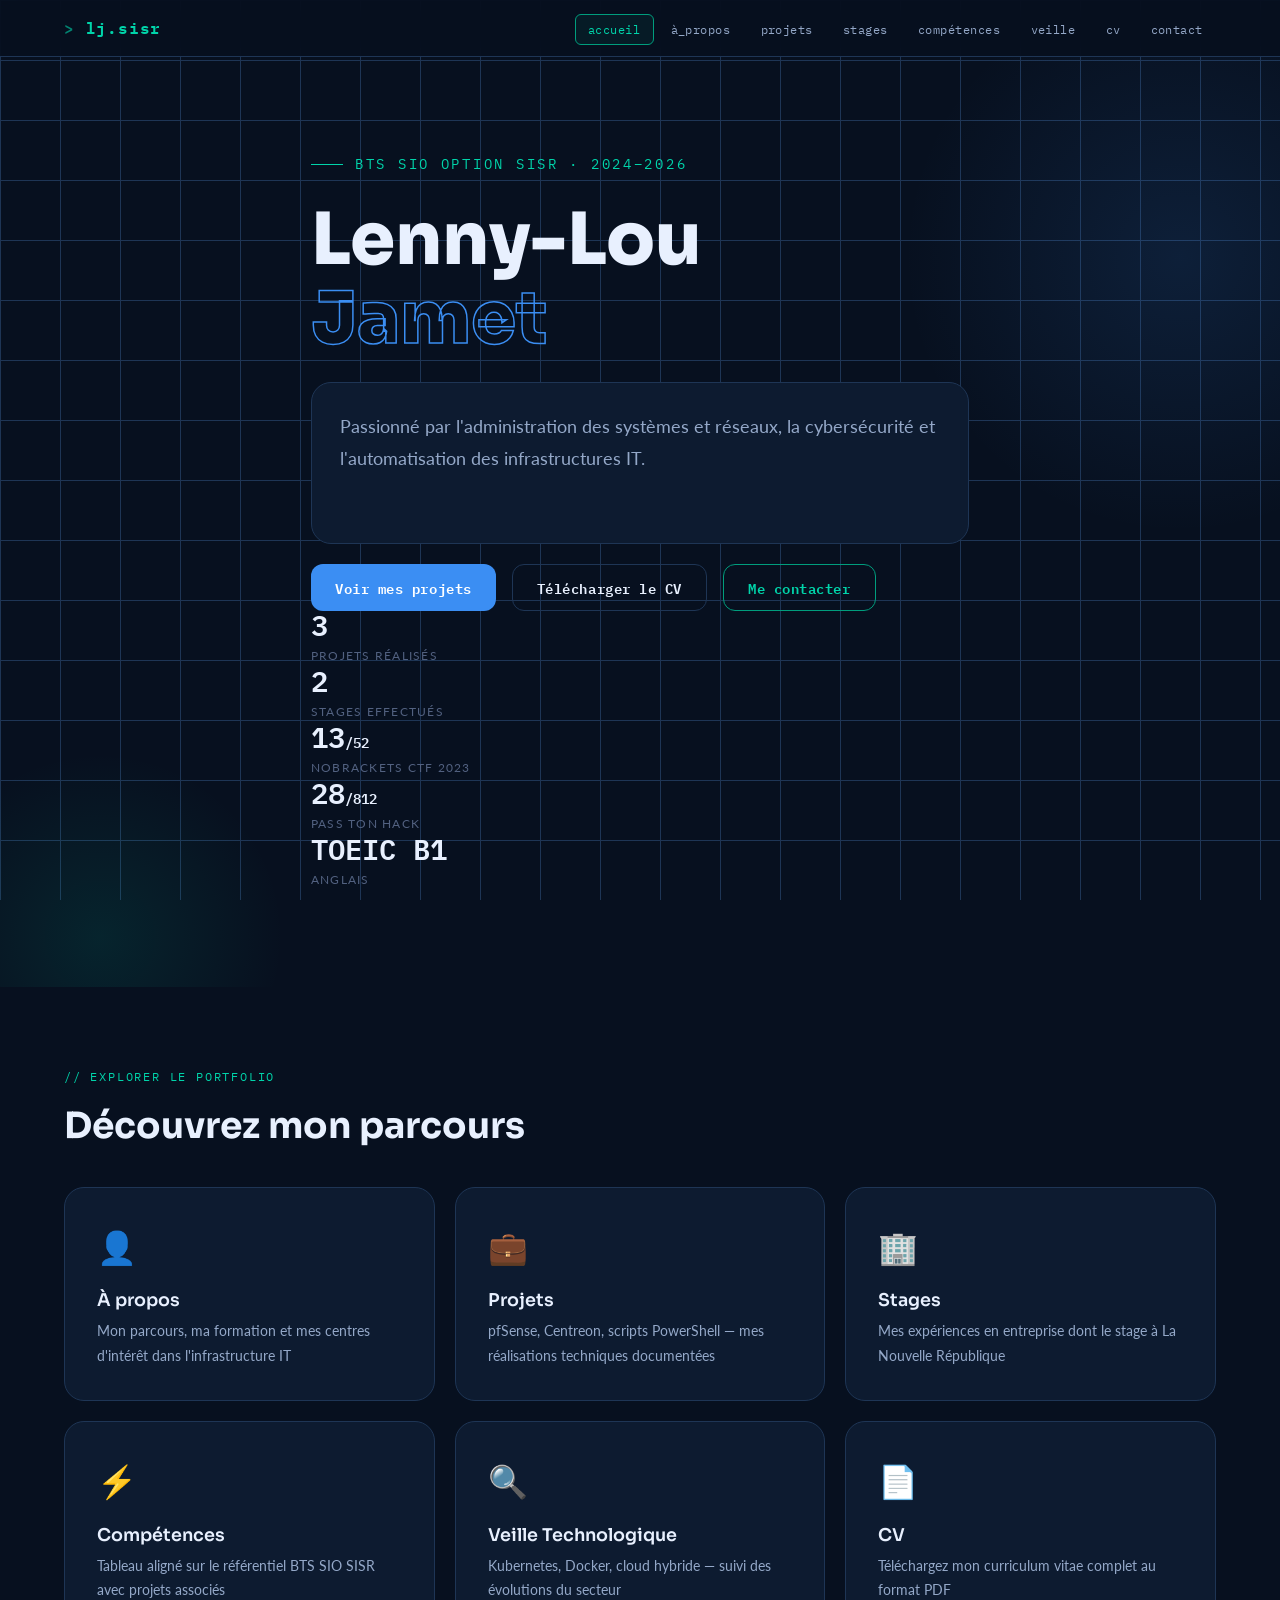
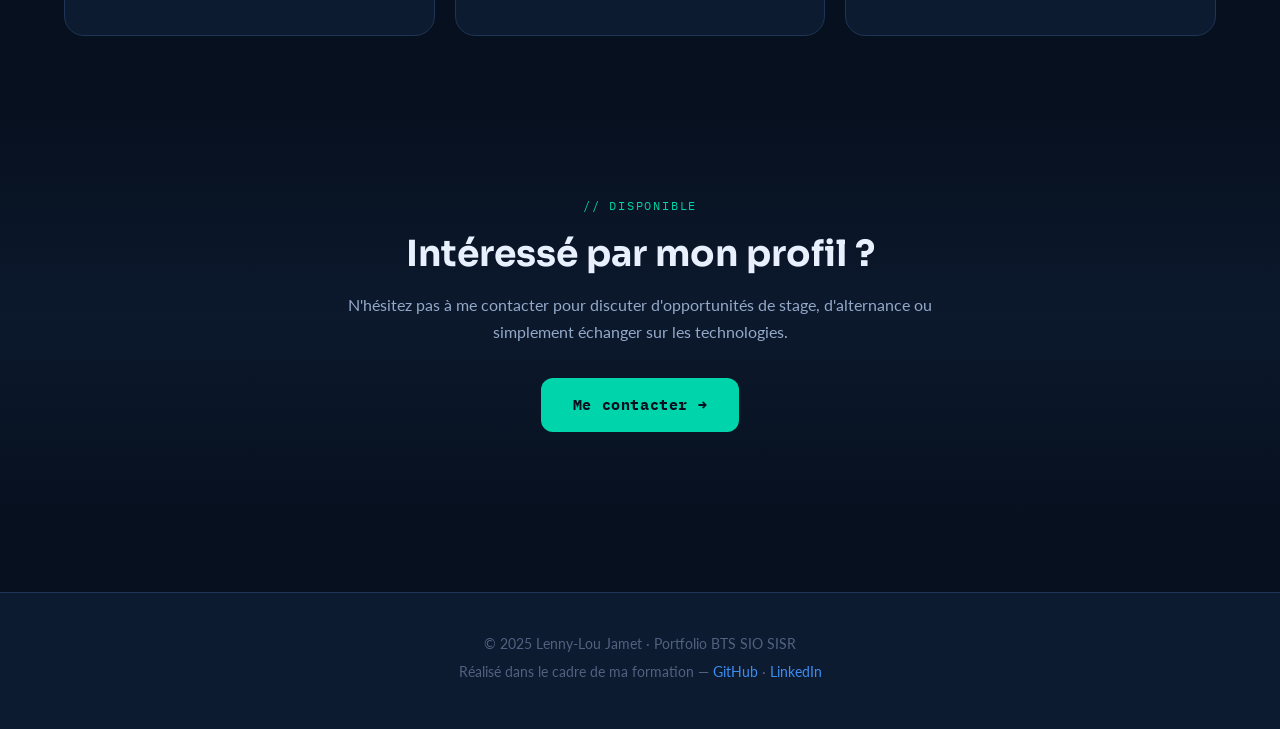
==== index.html @ e71108ba "Update index.html" ====
<!DOCTYPE html>
<html lang="fr">
<head>
  <meta charset="UTF-8">
  <meta name="viewport" content="width=device-width, initial-scale=1.0">
  <meta name="description" content="Portfolio BTS SIO SISR - Lenny-Lou Jamet, étudiant en administration systèmes et réseaux">
  <title>Accueil — Portfolio SISR · Lenny-Lou Jamet</title>
  <link rel="stylesheet" href="styles.css">
  <script src="script.js" defer></script>
</head>
<body>

<header>
  <nav class="navbar" role="navigation" aria-label="Navigation principale">
    <div class="container">
      <div class="nav-brand"><a href="index.html">lj.sisr</a></div>
      <button class="nav-toggle" aria-label="Menu" aria-expanded="false">
        <span></span><span></span><span></span>
      </button>
      <ul class="nav-menu">
        <li><a href="index.html" class="active">accueil</a></li>
        <li><a href="apropos.html">à_propos</a></li>
        <li><a href="projets.html">projets</a></li>
        <li><a href="stages.html">stages</a></li>
        <li><a href="competences.html">compétences</a></li>
        <li><a href="veille.html">veille</a></li>
        <li><a href="cv.html">cv</a></li>
        <li><a href="contact.html">contact</a></li>
      </ul>
    </div>
  </nav>
</header>

<main>

  <!-- HERO -->
  <section class="hero">
    <div class="container">
      <p class="hero-eyebrow">BTS SIO option SISR · 2024–2026</p>
      <h1>
        Lenny-Lou<br>
        <span class="outline">Jamet</span>
      </h1>
      <article class="veille-article">
      <p class="hero-description">
        Passionné par l'administration des systèmes et réseaux,
        la cybersécurité et l'automatisation des infrastructures IT.
      </p>
      </article>
      <div class="hero-actions">
        <a href="projets.html" class="btn btn-primary">Voir mes projets</a>
        <a href="cv.html" class="btn btn-secondary">Télécharger le CV</a>
        <a href="contact.html" class="btn btn-tertiary">Me contacter</a>
      </div>

        <div class="stat-item">
          <span class="stat-number">3</span>
          <span class="stat-label">Projets réalisés</span>
        </div>
        <div class="stat-item">
          <span class="stat-number">2</span>
          <span class="stat-label">Stages effectués</span>
        </div>
        <div class="stat-item">
          <span class="stat-number">13<small style="font-size:.9rem">/52</small></span>
          <span class="stat-label">NoBrackets CTF 2023</span>
        </div>
        <div class="stat-item">
          <span class="stat-number">28<small style="font-size:.9rem">/812</small></span>
          <span class="stat-label">Pass ton hack</span>
        </div>
        <div class="stat-item">
          <span class="stat-number">TOEIC B1</span>
          <span class="stat-label">Anglais</span>
        </div>
      </div>
  </section>

  <!-- PRÉSENTATION -->
  <section class="section">
    <div class="container">
      <span class="section-label">// Explorer le portfolio</span>
      <h2>Découvrez mon parcours</h2>
      <div class="home-grid">
        <a href="apropos.html" class="home-card">
          <span class="card-icon">👤</span>
          <h3>À propos</h3>
          <p>Mon parcours, ma formation et mes centres d'intérêt dans l'infrastructure IT</p>
        </a>
        <a href="projets.html" class="home-card">
          <span class="card-icon">💼</span>
          <h3>Projets</h3>
          <p>pfSense, Centreon, scripts PowerShell — mes réalisations techniques documentées</p>
        </a>
        <a href="stages.html" class="home-card">
          <span class="card-icon">🏢</span>
          <h3>Stages</h3>
          <p>Mes expériences en entreprise dont le stage à La Nouvelle République</p>
        </a>
        <a href="competences.html" class="home-card">
          <span class="card-icon">⚡</span>
          <h3>Compétences</h3>
          <p>Tableau aligné sur le référentiel BTS SIO SISR avec projets associés</p>
        </a>
        <a href="veille.html" class="home-card">
          <span class="card-icon">🔍</span>
          <h3>Veille Technologique</h3>
          <p>Kubernetes, Docker, cloud hybride — suivi des évolutions du secteur</p>
        </a>
        <a href="cv.html" class="home-card">
          <span class="card-icon">📄</span>
          <h3>CV</h3>
          <p>Téléchargez mon curriculum vitae complet au format PDF</p>
        </a>
      </div>
    </div>
  </section>

  <!-- CTA -->
  <section class="section section-alt">
    <div class="container cta-section">
      <span class="section-label">// Disponible</span>
      <h2>Intéressé par mon profil ?</h2>
      <p>N'hésitez pas à me contacter pour discuter d'opportunités de stage, d'alternance ou simplement échanger sur les technologies.</p>
      <a href="contact.html" class="btn btn-accent btn-large">Me contacter →</a>
    </div>
  </section>

</main>

<footer class="footer">
  <div class="container">
    <p>© 2025 Lenny-Lou Jamet · Portfolio BTS SIO SISR</p>
    <p>Réalisé dans le cadre de ma formation — <a href="https://github.com/SkYeZeRRR" target="_blank" rel="noopener">GitHub</a> · <a href="https://www.linkedin.com/in/lenny-lou-jamet-6957a727b" target="_blank" rel="noopener">LinkedIn</a></p>
  </div>
</footer>

</body>
</html>
---- styles.css ----
/* ============================================================
   PORTFOLIO - LENNY-LOU JAMET | BTS SIO SISR
   Design : Dark Tech — sobre, professionnel, mémorable
   ============================================================ */

/* ============================================================
   1. IMPORTS & VARIABLES
   ============================================================ */
@import url('https://fonts.googleapis.com/css2?family=Sora:wght@300;400;600;700;800&family=IBM+Plex+Mono:wght@400;500;600&family=Lato:wght@300;400;700&display=swap');

:root {
  --bg-base:     #07101f;
  --bg-card:     #0d1b30;
  --bg-elevated: #122240;
  --primary:     #3b8ef3;
  --primary-dim: #1d4ed8;
  --accent:      #00d4aa;
  --accent-dim:  #009d7d;
  --text-strong: #e8f0fe;
  --text-body:   #94a8c8;
  --text-muted:  #526180;
  --border:      #1e3555;
  --border-glow: rgba(59,142,243,.35);
  --success:     #22c55e;
  --error:       #ef4444;
  --font-head:   'Sora', sans-serif;
  --font-mono:   'IBM Plex Mono', monospace;
  --font-body:   'Lato', sans-serif;
  --radius-sm:   6px;
  --radius:      12px;
  --radius-lg:   20px;
  --shadow-card: 0 4px 24px rgba(0,0,0,.5);
  --shadow-glow: 0 0 20px rgba(59,142,243,.25);
  --transition:  all .25s ease;
}

/* ============================================================
   2. RESET & BASE
   ============================================================ */
*, *::before, *::after { box-sizing: border-box; margin: 0; padding: 0; }
html { scroll-behavior: smooth; }

body {
  font-family: var(--font-body);
  background: var(--bg-base);
  color: var(--text-body);
  line-height: 1.7;
  min-height: 100vh;
  background-image:
    linear-gradient(var(--border) 1px, transparent 1px),
    linear-gradient(90deg, var(--border) 1px, transparent 1px);
  background-size: 60px 60px;
  background-attachment: fixed;
}

/* ============================================================
   3. TYPOGRAPHIE
   ============================================================ */
h1,h2,h3,h4,h5,h6 {
  font-family: var(--font-head);
  color: var(--text-strong);
  line-height: 1.2;
  margin-bottom: .75rem;
}

h1 { font-size: clamp(2rem, 5vw, 3rem); font-weight: 800; }
h2 { font-size: clamp(1.5rem, 3vw, 2.25rem); font-weight: 700; }
h3 { font-size: 1.35rem; font-weight: 600; }
h4 { font-size: 1.1rem; font-weight: 600; }
p  { margin-bottom: .9rem; }

a { color: var(--primary); text-decoration: none; transition: var(--transition); }
a:hover { color: var(--accent); }

/* ============================================================
   4. LAYOUT
   ============================================================ */
.container { max-width: 1200px; margin: 0 auto; padding: 0 1.5rem; }
.section { padding: 5rem 0; }
.section-alt { background: linear-gradient(180deg, transparent 0%, rgba(13,27,48,.8) 50%, transparent 100%); }

.section-label {
  font-family: var(--font-mono);
  font-size: .75rem;
  letter-spacing: .15em;
  text-transform: uppercase;
  color: var(--accent);
  margin-bottom: 1rem;
  display: block;
}

.section-intro {
  font-size: 1.05rem;
  color: var(--text-body);
  max-width: 760px;
  margin-bottom: 2.5rem;
}

/* ============================================================
   5. NAVIGATION
   ============================================================ */
.navbar {
  position: sticky;
  top: 0;
  z-index: 1000;
  background: rgba(7,16,31,.92);
  backdrop-filter: blur(12px);
  -webkit-backdrop-filter: blur(12px);
  border-bottom: 1px solid var(--border);
  padding: .9rem 0;
}

.navbar .container { display: flex; justify-content: space-between; align-items: center; gap: 1rem; }

.nav-brand a {
  font-family: var(--font-mono);
  font-size: 1rem;
  font-weight: 600;
  color: var(--accent);
  letter-spacing: .05em;
}

.nav-brand a::before { content: '> '; opacity: .6; }

.nav-menu { display: flex; list-style: none; gap: .25rem; flex-wrap: wrap; }

.nav-menu a {
  font-family: var(--font-mono);
  font-size: .78rem;
  color: var(--text-body);
  padding: .4rem .75rem;
  border-radius: var(--radius-sm);
  border: 1px solid transparent;
  transition: var(--transition);
  letter-spacing: .04em;
}

.nav-menu a:hover,
.nav-menu a.active {
  color: var(--accent);
  border-color: var(--accent-dim);
  background: rgba(0,212,170,.06);
}

.nav-toggle {
  display: none;
  flex-direction: column;
  gap: 5px;
  background: none;
  border: none;
  cursor: pointer;
  padding: .5rem;
}

.nav-toggle span {
  display: block;
  width: 22px;
  height: 2px;
  background: var(--text-strong);
  border-radius: 2px;
}

/* ============================================================
   6. PAGE HEADER
   ============================================================ */
.page-header {
  padding: 4rem 0 3rem;
  border-bottom: 1px solid var(--border);
  position: relative;
  overflow: hidden;
}

.page-header::before {
  content: '';
  position: absolute;
  top: -60px; left: -60px;
  width: 300px; height: 300px;
  background: radial-gradient(circle, rgba(59,142,243,.12) 0%, transparent 70%);
  pointer-events: none;
}

.page-header h1 { margin-bottom: .35rem; }

.page-subtitle {
  font-family: var(--font-mono);
  font-size: .9rem;
  color: var(--accent);
  margin: 0;
}

/* ============================================================
   7. HERO
   ============================================================ */
.hero {
  min-height: 92vh;
  display: flex;
  align-items: center;
  position: relative;
  overflow: hidden;
  padding: 6rem 0;
}

.hero::before {
  content: '';
  position: absolute;
  width: 600px; height: 600px;
  top: -100px; right: -200px;
  background: radial-gradient(circle, rgba(59,142,243,.12) 0%, transparent 65%);
  pointer-events: none;
}

.hero::after {
  content: '';
  position: absolute;
  width: 400px; height: 400px;
  bottom: -150px; left: -100px;
  background: radial-gradient(circle, rgba(0,212,170,.1) 0%, transparent 65%);
  pointer-events: none;
}

.hero .container { position: relative; z-index: 1; }

.hero-eyebrow {
  font-family: var(--font-mono);
  font-size: .85rem;
  color: var(--accent);
  letter-spacing: .2em;
  text-transform: uppercase;
  margin-bottom: 1.5rem;
  display: flex;
  align-items: center;
  gap: .75rem;
}

.hero-eyebrow::before {
  content: '';
  display: block;
  width: 32px; height: 1px;
  background: var(--accent);
}

.hero h1 {
  font-size: clamp(2.5rem, 6vw, 4.5rem);
  font-weight: 800;
  line-height: 1.1;
  margin-bottom: 1.5rem;
}

.hero h1 .outline {
  color: transparent;
  -webkit-text-stroke: 1.5px var(--primary);
}

.hero-description {
  font-size: 1.1rem;
  max-width: 600px;
  margin-bottom: 2.5rem;
  line-height: 1.8;
}

.hero-actions { display: flex; gap: 1rem; flex-wrap: wrap; }

.hero-stats {
  display: flex;
  gap: 2.5rem;
  margin-top: 4rem;
  padding-top: 2rem;
  border-top: 1px solid var(--border);
  flex-wrap: wrap;
}

.stat-number {
  font-family: var(--font-mono);
  font-size: 1.8rem;
  font-weight: 600;
  color: var(--text-strong);
  display: block;
  line-height: 1;
}

.stat-label {
  font-size: .78rem;
  color: var(--text-muted);
  text-transform: uppercase;
  letter-spacing: .1em;
  margin-top: .3rem;
}

/* ============================================================
   8. BOUTONS
   ============================================================ */
.btn {
  display: inline-flex;
  align-items: center;
  gap: .5rem;
  padding: .7rem 1.5rem;
  border-radius: var(--radius);
  font-family: var(--font-mono);
  font-size: .85rem;
  font-weight: 600;
  letter-spacing: .04em;
  cursor: pointer;
  border: none;
  transition: var(--transition);
  text-decoration: none;
  white-space: nowrap;
}

.btn-primary { background: var(--primary); color: #fff; }
.btn-primary:hover { background: var(--primary-dim); color: #fff; box-shadow: var(--shadow-glow); transform: translateY(-2px); }

.btn-secondary { background: transparent; color: var(--text-strong); border: 1px solid var(--border); }
.btn-secondary:hover { border-color: var(--primary); color: var(--primary); background: rgba(59,142,243,.07); }

.btn-accent { background: var(--accent); color: var(--bg-base); font-weight: 700; }
.btn-accent:hover { background: var(--accent-dim); color: var(--bg-base); transform: translateY(-2px); }

.btn-tertiary { background: transparent; color: var(--accent); border: 1px solid var(--accent-dim); }
.btn-tertiary:hover { background: rgba(0,212,170,.08); color: var(--accent); }

.btn-large { padding: .9rem 2rem; font-size: .95rem; }

/* ============================================================
   9. CARDS ACCUEIL
   ============================================================ */
.home-grid {
  display: grid;
  grid-template-columns: repeat(auto-fit, minmax(280px, 1fr));
  gap: 1.25rem;
  margin-top: 2.5rem;
}

.home-card {
  background: var(--bg-card);
  border: 1px solid var(--border);
  border-radius: var(--radius-lg);
  padding: 2rem;
  transition: var(--transition);
  display: block;
  color: var(--text-body);
  position: relative;
  overflow: hidden;
}

.home-card::before {
  content: '';
  position: absolute;
  top: 0; left: 0; right: 0;
  height: 2px;
  background: linear-gradient(90deg, var(--primary), var(--accent));
  opacity: 0;
  transition: var(--transition);
}

.home-card:hover { border-color: var(--primary); transform: translateY(-4px); box-shadow: var(--shadow-card); color: var(--text-body); }
.home-card:hover::before { opacity: 1; }

.card-icon { font-size: 2rem; margin-bottom: 1rem; display: block; }
.home-card h3 { font-size: 1.1rem; color: var(--text-strong); margin-bottom: .5rem; }
.home-card p  { font-size: .9rem; margin: 0; }

/* ============================================================
   10. PROJETS
   ============================================================ */
.projects-grid {
  display: grid;
  grid-template-columns: repeat(auto-fit, minmax(340px, 1fr));
  gap: 1.5rem;
  margin-top: 2.5rem;
}

.project-card {
  background: var(--bg-card);
  border: 1px solid var(--border);
  border-radius: var(--radius-lg);
  overflow: hidden;
  transition: var(--transition);
}

.project-card:hover { border-color: var(--primary); transform: translateY(-4px); box-shadow: var(--shadow-card); }

.project-image { position: relative; overflow: hidden; height: 200px; background: var(--bg-elevated); }
.project-image img { width: 100%; height: 100%; object-fit: cover; transition: transform .4s ease; opacity: .85; }
.project-card:hover .project-image img { transform: scale(1.04); opacity: 1; }

.project-content { padding: 1.5rem; }
.project-content h3 { font-size: 1.1rem; color: var(--text-strong); margin-bottom: .75rem; }

.project-tag {
  display: inline-block;
  font-family: var(--font-mono);
  font-size: .7rem;
  background: rgba(59,142,243,.1);
  color: var(--primary);
  border: 1px solid rgba(59,142,243,.2);
  padding: .2rem .55rem;
  border-radius: 20px;
  margin: 0 .2rem .5rem 0;
}

.project-content p { font-size: .875rem; margin-bottom: .6rem; }
.project-actions { display: flex; gap: .75rem; margin-top: 1.25rem; flex-wrap: wrap; }

/* ============================================================
   11. MODALS
   ============================================================ */
.modal {
  display: none;
  position: fixed;
  inset: 0;
  z-index: 2000;
  background: rgba(0,0,0,.8);
  backdrop-filter: blur(4px);
}

.modal:target { display: flex; align-items: center; justify-content: center; padding: 1rem; }

.modal-content {
  background: var(--bg-card);
  border: 1px solid var(--border);
  border-radius: var(--radius-lg);
  padding: 2rem;
  max-width: 680px;
  width: 100%;
  max-height: 85vh;
  overflow-y: auto;
  position: relative;
}

.modal-content h3 { padding-right: 2rem; margin-bottom: 1.25rem; }
.modal-content p  { font-size: .9rem; }
.modal-content ul { margin-left: 1.25rem; margin-top: .4rem; }
.modal-content li { font-size: .9rem; margin-bottom: .4rem; }

.modal-close { position: absolute; top: 1rem; right: 1.25rem; font-size: 1.75rem; color: var(--text-muted); line-height: 1; }
.modal-close:hover { color: var(--error); }

/* ============================================================
   12. STAGES
   ============================================================ */
.stages-timeline {
  display: flex;
  flex-direction: column;
  gap: 1.5rem;
  margin-top: 2.5rem;
  padding-left: 2rem;
  position: relative;
}

.stages-timeline::before {
  content: '';
  position: absolute;
  left: 6px; top: 0; bottom: 0;
  width: 2px;
  background: linear-gradient(180deg, var(--primary), var(--accent));
  opacity: .4;
}

.stage-card {
  background: var(--bg-card);
  border: 1px solid var(--border);
  border-radius: var(--radius-lg);
  padding: 1.75rem;
  transition: var(--transition);
  position: relative;
}

.stage-card::before {
  content: '';
  position: absolute;
  left: -26px; top: 1.75rem;
  width: 12px; height: 12px;
  border-radius: 50%;
  background: var(--primary);
  border: 2px solid var(--bg-base);
  box-shadow: 0 0 8px var(--border-glow);
}

.stage-card:first-child::before { background: var(--accent); }
.stage-card:hover { border-color: var(--primary); box-shadow: var(--shadow-card); }

.stage-header { margin-bottom: 1rem; }
.stage-header h3 { color: var(--text-strong); font-size: 1.15rem; }

.stage-company {
  font-family: var(--font-mono);
  font-size: .85rem;
  color: var(--primary);
  margin-bottom: .2rem;
}

.stage-period {
  font-family: var(--font-mono);
  font-size: .78rem;
  color: var(--text-muted);
  margin: 0;
}

.stage-content ul { margin-left: 1.25rem; margin-top: .4rem; }
.stage-content li { font-size: .9rem; margin-bottom: .4rem; }

/* ============================================================
   13. COMPÉTENCES
   ============================================================ */
.table-responsive {
  overflow-x: auto;
  margin-top: 2.5rem;
  border-radius: var(--radius-lg);
  border: 1px solid var(--border);
}

.competences-table {
  width: 100%;
  border-collapse: collapse;
  background: var(--bg-card);
  min-width: 600px;
}

.competences-table th,
.competences-table td {
  padding: 1rem 1.25rem;
  text-align: left;
  border-bottom: 1px solid var(--border);
  font-size: .9rem;
}

.competences-table th {
  background: var(--bg-elevated);
  color: var(--text-strong);
  font-family: var(--font-mono);
  font-size: .78rem;
  letter-spacing: .08em;
  text-transform: uppercase;
  font-weight: 600;
}

.competences-table td { color: var(--text-body); }
.competences-table tbody tr:last-child td { border-bottom: none; }
.competences-table tbody tr:hover { background: rgba(59,142,243,.04); }

.competences-table td:first-child {
  font-family: var(--font-mono);
  font-size: .82rem;
  color: var(--accent);
  font-weight: 500;
}

.badge {
  display: inline-block;
  padding: .25rem .7rem;
  border-radius: 20px;
  font-family: var(--font-mono);
  font-size: .72rem;
  font-weight: 600;
  letter-spacing: .04em;
}

.badge-advanced   { background: rgba(34,197,94,.1);  color: #4ade80; border: 1px solid rgba(34,197,94,.25); }
.badge-intermediate { background: rgba(59,142,243,.1); color: #93c5fd; border: 1px solid rgba(59,142,243,.25); }

.competences-legend {
  margin-top: 2rem;
  padding: 1.5rem;
  background: var(--bg-card);
  border: 1px solid var(--border);
  border-radius: var(--radius-lg);
}

.competences-legend h3 { margin-bottom: 1rem; }
.legend-grid { display: flex; gap: 2rem; flex-wrap: wrap; }
.legend-item { display: flex; align-items: center; gap: .75rem; font-size: .875rem; }

/* ============================================================
   14. VEILLE
   ============================================================ */
.veille-theme {
  background: var(--bg-card);
  border: 1px solid var(--border);
  border-left: 3px solid var(--accent);
  border-radius: var(--radius-lg);
  padding: 2rem;
  margin-bottom: 2.5rem;
}

.sources-grid {
  display: grid;
  grid-template-columns: repeat(auto-fit, minmax(230px, 1fr));
  gap: 1.25rem;
  margin-top: 1.25rem;
}

.source-card { background: var(--bg-elevated); border: 1px solid var(--border); border-radius: var(--radius); padding: 1.25rem; }
.source-card h4 { font-size: .9rem; margin-bottom: .75rem; }
.source-card ul { list-style: none; }

.source-card li {
  font-size: .85rem;
  padding: .25rem 0 .25rem 1rem;
  color: var(--text-body);
  border-bottom: 1px solid rgba(30,53,85,.5);
  position: relative;
}

.source-card li::before { content: '—'; position: absolute; left: 0; color: var(--text-muted); font-size: .7rem; top: .45rem; }
.source-card li:last-child { border: none; }

.veille-article {
  background: var(--bg-card);
  border: 1px solid var(--border);
  border-radius: var(--radius-lg);
  padding: 1.75rem;
  margin-bottom: 1.25rem;
  transition: var(--transition);
}

.veille-article:hover { border-color: var(--primary); }
.veille-article h4 { color: var(--text-strong); margin-bottom: .25rem; }

.veille-article .date {
  font-family: var(--font-mono);
  font-size: .78rem;
  color: var(--accent);
  margin-bottom: .75rem;
}

.veille-article ul { margin-left: 1.25rem; margin-top: .4rem; }
.veille-article li { font-size: .9rem; margin-bottom: .35rem; }

/* ============================================================
   15. À PROPOS
   ============================================================ */
.about-content {
  display: grid;
  grid-template-columns: 3fr 2fr;
  gap: 3rem;
  margin-top: 2.5rem;
}

.about-text p { font-size: 1rem; }

.about-text h2 {
  font-size: 1.4rem;
  margin-top: 2rem;
  padding-top: 2rem;
  border-top: 1px solid var(--border);
}

.about-text h2:first-child { margin-top: 0; border: none; padding-top: 0; }

.about-sidebar { display: flex; flex-direction: column; gap: 1.25rem; }

.skill-box { background: var(--bg-card); border: 1px solid var(--border); border-radius: var(--radius-lg); padding: 1.5rem; }

.skill-box h3 {
  font-family: var(--font-mono);
  font-size: .78rem;
  letter-spacing: .12em;
  text-transform: uppercase;
  color: var(--accent);
  margin-bottom: 1rem;
}

.skill-box ul { list-style: none; }

.skill-box li {
  font-size: .875rem;
  padding: .35rem 0;
  border-bottom: 1px solid var(--border);
  display: flex;
  align-items: center;
  gap: .5rem;
}

.skill-box li:last-child { border: none; }
.skill-box li::before { content: '▸'; color: var(--primary); font-size: .7rem; flex-shrink: 0; }

.about-cta {
  background: linear-gradient(135deg, rgba(59,142,243,.08), rgba(0,212,170,.08));
  border: 1px solid var(--border);
  border-radius: var(--radius-lg);
  padding: 1.5rem;
  text-align: center;
}

.about-cta h3 { margin-bottom: .75rem; }
.about-cta p  { font-size: .9rem; margin-bottom: 1rem; }
.about-cta .btn { margin: .25rem; }

/* ============================================================
   16. CV PAGE
   ============================================================ */
.cv-download { margin: 2rem 0; text-align: center; }

.cv-sections {
  display: grid;
  grid-template-columns: repeat(auto-fit, minmax(260px, 1fr));
  gap: 1.25rem;
  margin-top: 1.5rem;
}

.cv-section-item {
  background: var(--bg-card);
  border: 1px solid var(--border);
  border-radius: var(--radius);
  padding: 1.25rem;
  transition: var(--transition);
}

.cv-section-item:hover { border-color: var(--primary); }
.cv-section-item h4 { font-size: .95rem; margin-bottom: .4rem; }
.cv-section-item p  { font-size: .875rem; margin: 0; }

.cv-info { font-family: var(--font-mono); font-size: .78rem; color: var(--text-muted); margin-top: .75rem; }

.cv-alternative {
  margin-top: 3rem;
  background: var(--bg-card);
  border: 1px solid var(--border);
  border-radius: var(--radius-lg);
  padding: 2rem;
  text-align: center;
}

.cv-links { display: flex; gap: .75rem; justify-content: center; flex-wrap: wrap; margin-top: 1rem; }

/* ============================================================
   17. CONTACT
   ============================================================ */
.contact-wrapper {
  display: grid;
  grid-template-columns: 3fr 2fr;
  gap: 2.5rem;
  margin-top: 2.5rem;
}

.contact-form { background: var(--bg-card); border: 1px solid var(--border); border-radius: var(--radius-lg); padding: 2rem; }
.form-group { margin-bottom: 1.25rem; }

.form-group label {
  display: block;
  font-family: var(--font-mono);
  font-size: .75rem;
  letter-spacing: .1em;
  text-transform: uppercase;
  color: var(--text-muted);
  margin-bottom: .5rem;
}

.required { color: var(--error); }

.form-group input,
.form-group textarea {
  width: 100%;
  padding: .75rem 1rem;
  background: var(--bg-base);
  border: 1px solid var(--border);
  border-radius: var(--radius);
  color: var(--text-strong);
  font-family: var(--font-body);
  font-size: .95rem;
  transition: var(--transition);
}

.form-group input:focus,
.form-group textarea:focus { outline: none; border-color: var(--primary); box-shadow: 0 0 0 3px rgba(59,142,243,.1); }
.form-group input.error,
.form-group textarea.error { border-color: var(--error); }

.error-message { display: block; font-family: var(--font-mono); font-size: .75rem; color: var(--error); margin-top: .35rem; }

.contact-info { display: flex; flex-direction: column; gap: 1.25rem; }

.contact-card { background: var(--bg-card); border: 1px solid var(--border); border-radius: var(--radius-lg); padding: 1.5rem; }

.contact-card h4 {
  font-family: var(--font-mono);
  font-size: .75rem;
  text-transform: uppercase;
  letter-spacing: .12em;
  color: var(--accent);
  margin-bottom: 1rem;
}

.contact-link {
  display: flex;
  align-items: center;
  gap: .75rem;
  padding: .6rem 0;
  border-bottom: 1px solid var(--border);
  color: var(--text-body);
  font-size: .9rem;
  transition: var(--transition);
}

.contact-link:last-child { border: none; }
.contact-link:hover { color: var(--accent); padding-left: .25rem; }

/* ============================================================
   18. ALERTES & CTA
   ============================================================ */
.alert { padding: 1rem 1.5rem; border-radius: var(--radius); margin-top: 1.25rem; font-size: .9rem; border: 1px solid; }
.alert-success { background: rgba(34,197,94,.08); color: #4ade80; border-color: rgba(34,197,94,.25); }
.alert-error   { background: rgba(239,68,68,.08); color: #fca5a5; border-color: rgba(239,68,68,.25); }

.cta-section { text-align: center; max-width: 640px; margin: 0 auto; }
.cta-section h2 { margin-bottom: 1rem; }
.cta-section p  { margin-bottom: 2rem; }

/* ============================================================
   19. FOOTER
   ============================================================ */
.footer {
  background: var(--bg-card);
  border-top: 1px solid var(--border);
  padding: 2.5rem 0;
  text-align: center;
  margin-top: 5rem;
}

.footer p   { font-size: .85rem; color: var(--text-muted); margin-bottom: .3rem; }
.footer a   { color: var(--primary); }
.footer a:hover { color: var(--accent); }

/* ============================================================
   20. RESPONSIVE
   ============================================================ */
@media (max-width: 900px) {
  .about-content  { grid-template-columns: 1fr; }
  .contact-wrapper{ grid-template-columns: 1fr; }
}

@media (max-width: 768px) {
  .nav-menu {
    display: none;
    flex-direction: column;
    position: absolute;
    top: 100%; left: 0; right: 0;
    background: rgba(7,16,31,.97);
    border-top: 1px solid var(--border);
    border-bottom: 1px solid var(--border);
    padding: .75rem 1rem;
    gap: .25rem;
  }
  .nav-menu.active { display: flex; }
  .nav-menu a { padding: .65rem 1rem; }
  .nav-toggle { display: flex; }
  .hero { min-height: auto; padding: 4rem 0; }
  .hero h1 { font-size: 2.2rem; }
  .hero-stats { gap: 1.5rem; }
  .projects-grid { grid-template-columns: 1fr; }
  .section { padding: 3.5rem 0; }
  .sources-grid { grid-template-columns: 1fr 1fr; }
}

@media (max-width: 480px) {
  .container { padding: 0 1rem; }
  .hero-actions  { flex-direction: column; }
  .project-actions { flex-direction: column; }
  .sources-grid  { grid-template-columns: 1fr; }
  .hero-stats    { gap: 1.25rem; }
  .btn { justify-content: center; }
}

/* ============================================================
   21. SCROLLBAR & SÉLECTION
   ============================================================ */
::-webkit-scrollbar { width: 8px; height: 8px; }
::-webkit-scrollbar-track { background: var(--bg-base); }
::-webkit-scrollbar-thumb { background: var(--border); border-radius: 4px; }
::-webkit-scrollbar-thumb:hover { background: var(--primary); }
::selection { background: rgba(59,142,243,.3); color: var(--text-strong); }
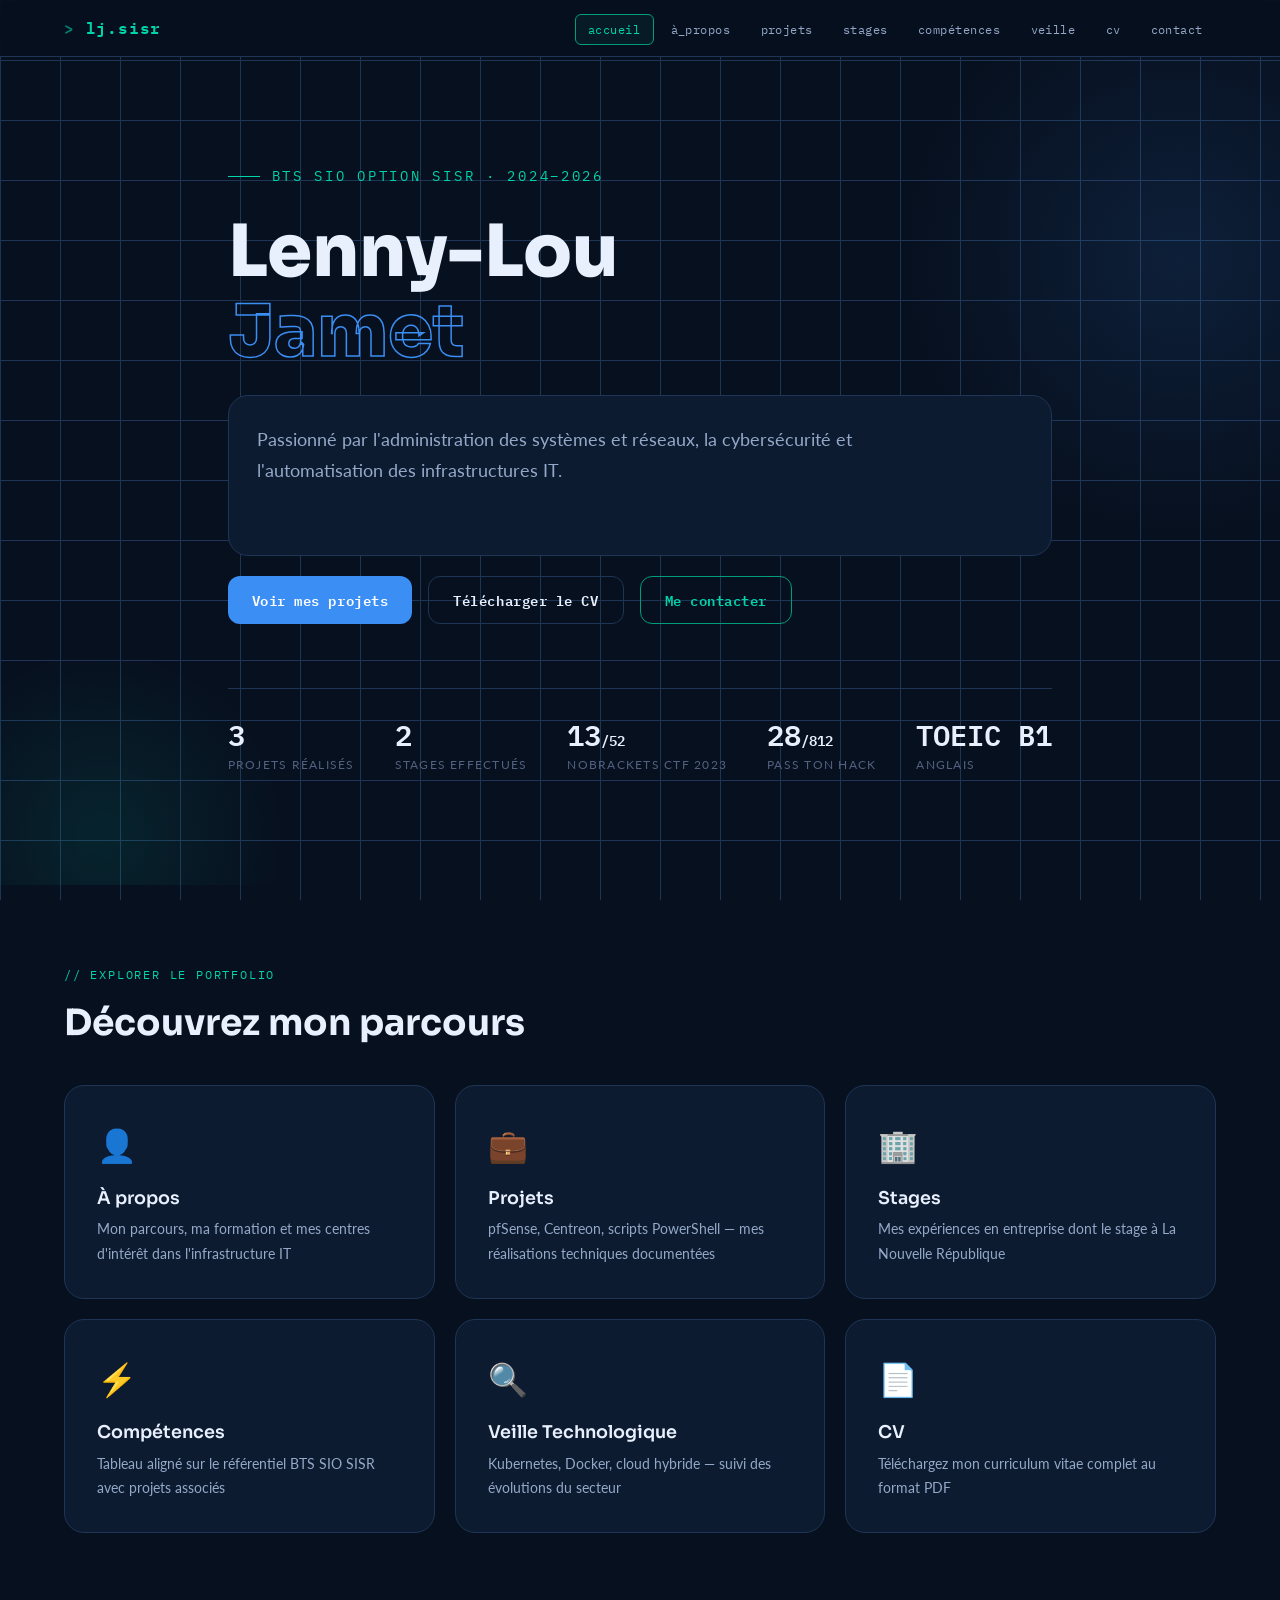
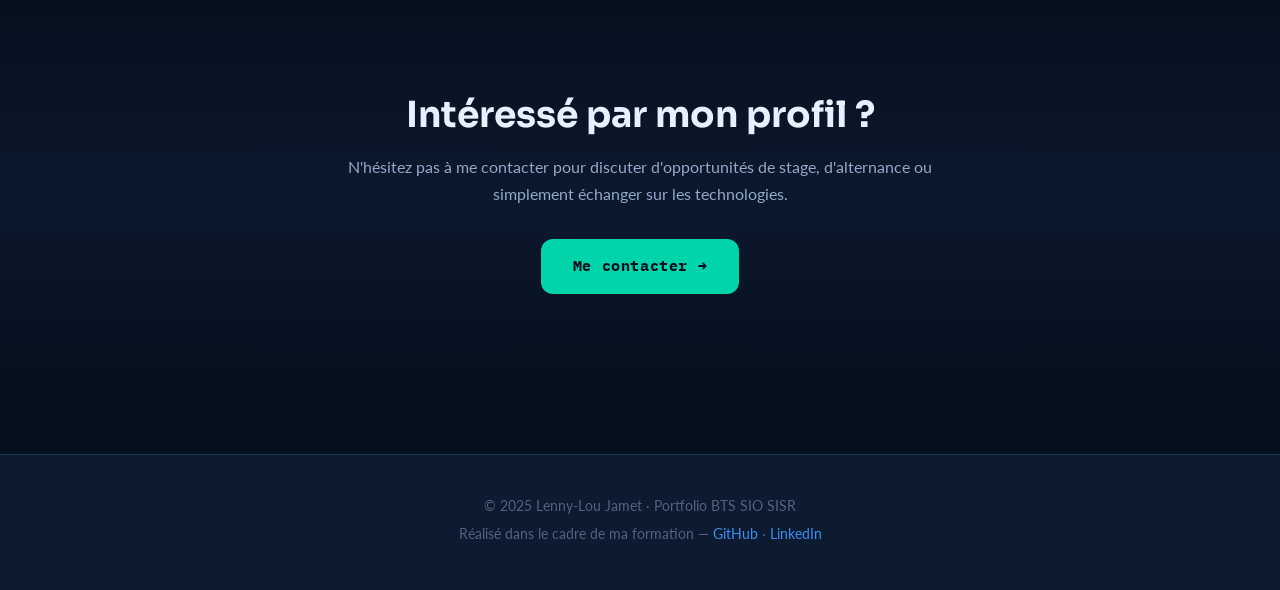
==== commit 0bdf3e3f: "Update index.html" ====
--- a/index.html
+++ b/index.html
@@ -53,6 +53,7 @@
         <a href="contact.html" class="btn btn-tertiary">Me contacter</a>
       </div>
 
+      <div class="hero-stats">
         <div class="stat-item">
           <span class="stat-number">3</span>
           <span class="stat-label">Projets réalisés</span>
@@ -74,6 +75,7 @@
           <span class="stat-label">Anglais</span>
         </div>
       </div>
+    </div>
   </section>
 
   <!-- PRÉSENTATION -->
@@ -119,7 +121,6 @@
   <!-- CTA -->
   <section class="section section-alt">
     <div class="container cta-section">
-      <span class="section-label">// Disponible</span>
       <h2>Intéressé par mon profil ?</h2>
       <p>N'hésitez pas à me contacter pour discuter d'opportunités de stage, d'alternance ou simplement échanger sur les technologies.</p>
       <a href="contact.html" class="btn btn-accent btn-large">Me contacter →</a>
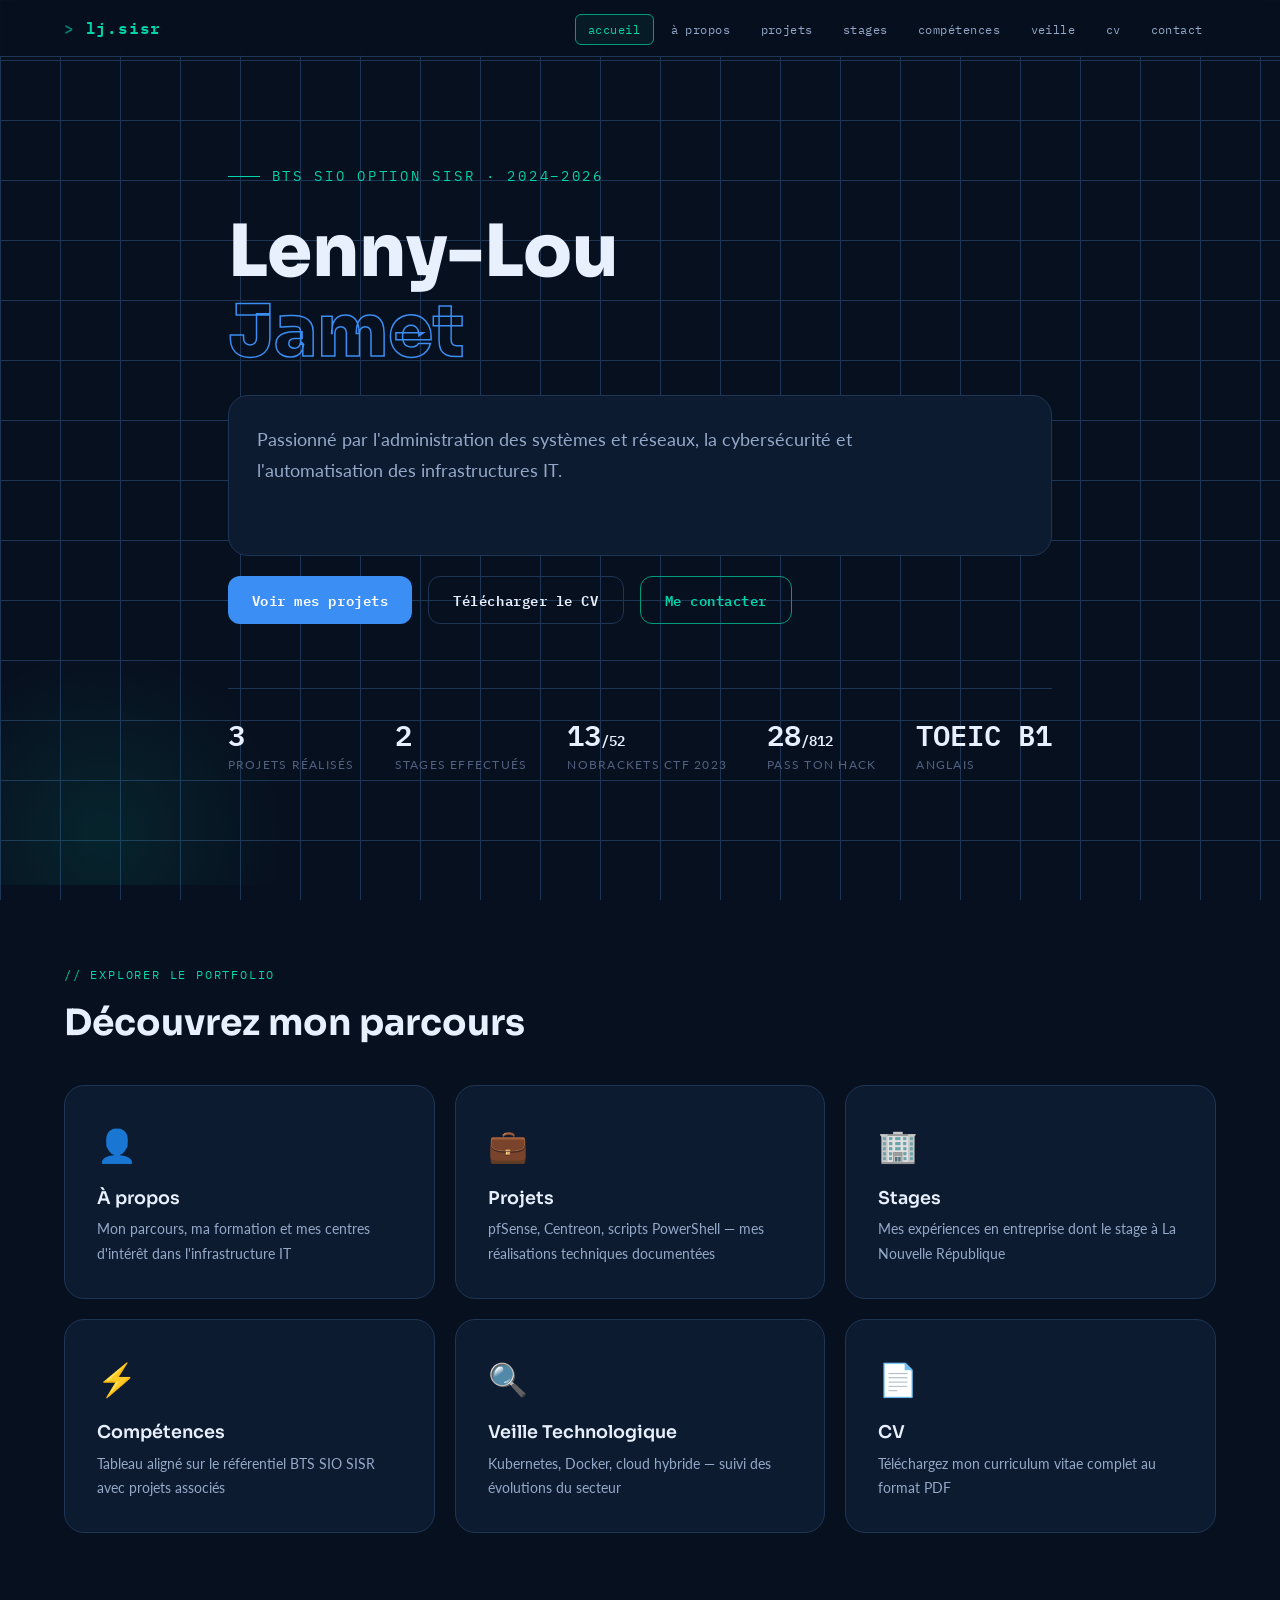
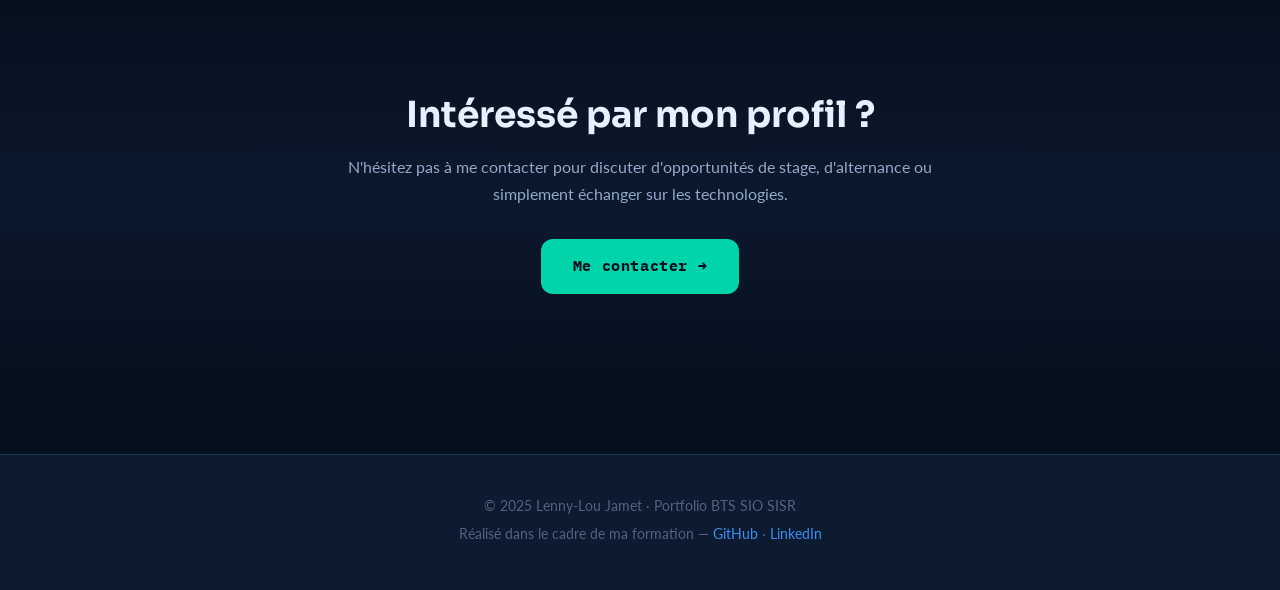
==== commit 886b7404: "Update index.html" ====
--- a/index.html
+++ b/index.html
@@ -19,7 +19,7 @@
       </button>
       <ul class="nav-menu">
         <li><a href="index.html" class="active">accueil</a></li>
-        <li><a href="apropos.html">à_propos</a></li>
+        <li><a href="apropos.html">à propos</a></li>
         <li><a href="projets.html">projets</a></li>
         <li><a href="stages.html">stages</a></li>
         <li><a href="competences.html">compétences</a></li>
--- a/styles.css
+++ b/styles.css
@@ -200,15 +200,6 @@
   padding: 6rem 0;
 }
 
-.hero::before {
-  content: '';
-  position: absolute;
-  width: 600px; height: 600px;
-  top: -100px; right: -200px;
-  background: radial-gradient(circle, rgba(59,142,243,.12) 0%, transparent 65%);
-  pointer-events: none;
-}
-
 .hero::after {
   content: '';
   position: absolute;
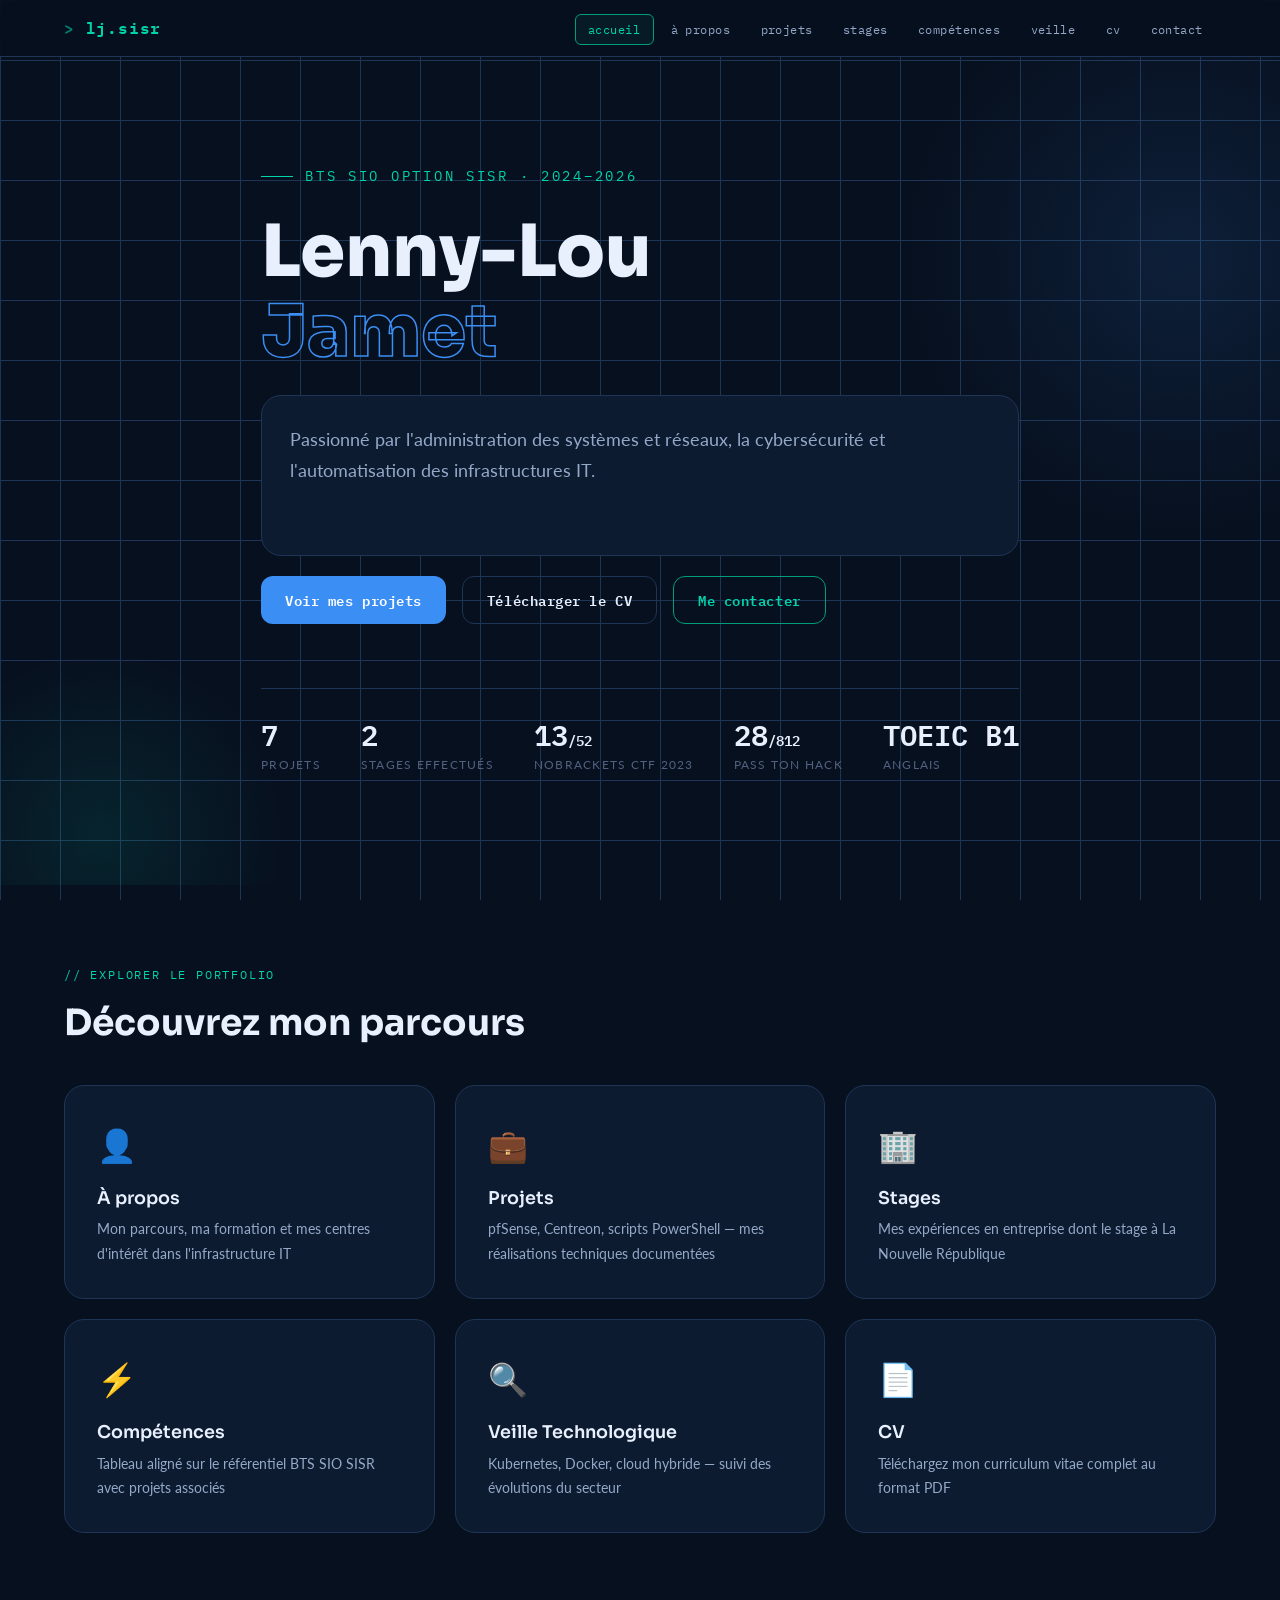
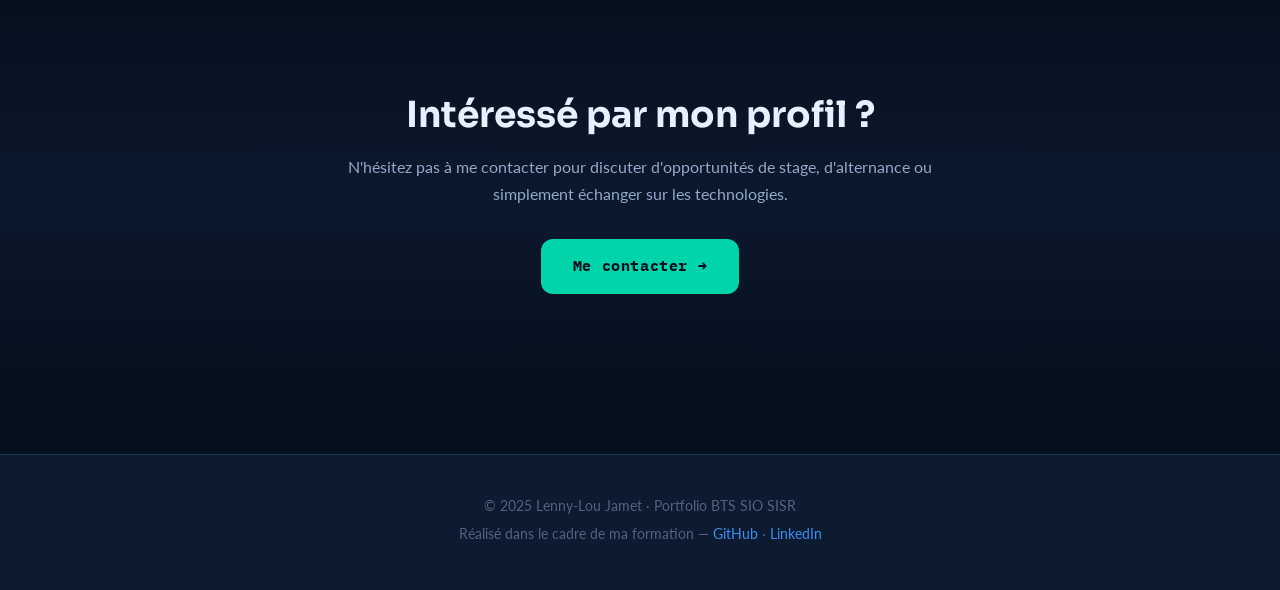
==== commit 45b08388: "Update index.html" ====
--- a/index.html
+++ b/index.html
@@ -55,8 +55,8 @@
 
       <div class="hero-stats">
         <div class="stat-item">
-          <span class="stat-number">3</span>
-          <span class="stat-label">Projets réalisés</span>
+          <span class="stat-number">7</span>
+          <span class="stat-label">Projets</span>
         </div>
         <div class="stat-item">
           <span class="stat-number">2</span>
--- a/styles.css
+++ b/styles.css
@@ -200,6 +200,15 @@
   padding: 6rem 0;
 }
 
+.hero::before {
+  content: '';
+  position: absolute;
+  width: 600px; height: 600px;
+  top: -100px; right: -200px;
+  background: radial-gradient(circle, rgba(59,142,243,.12) 0%, transparent 65%);
+  pointer-events: none;
+}
+
 .hero::after {
   content: '';
   position: absolute;
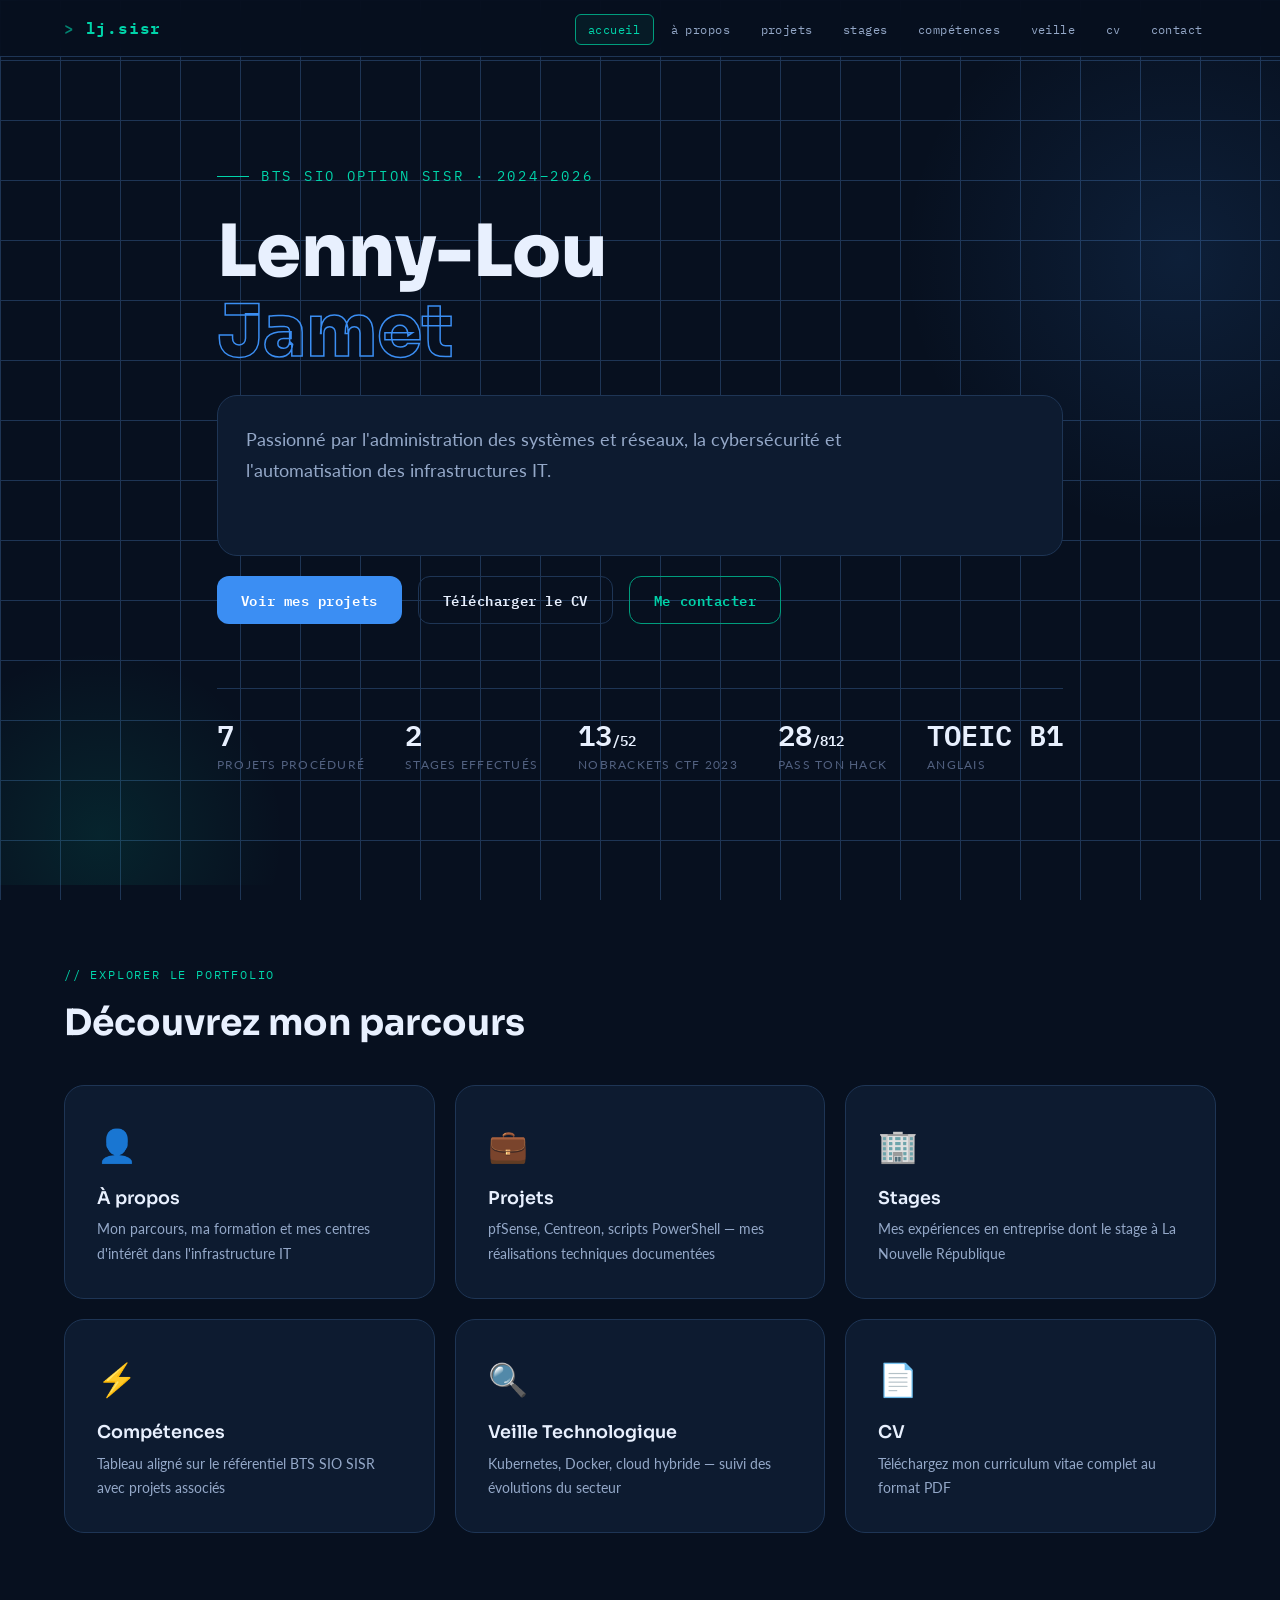
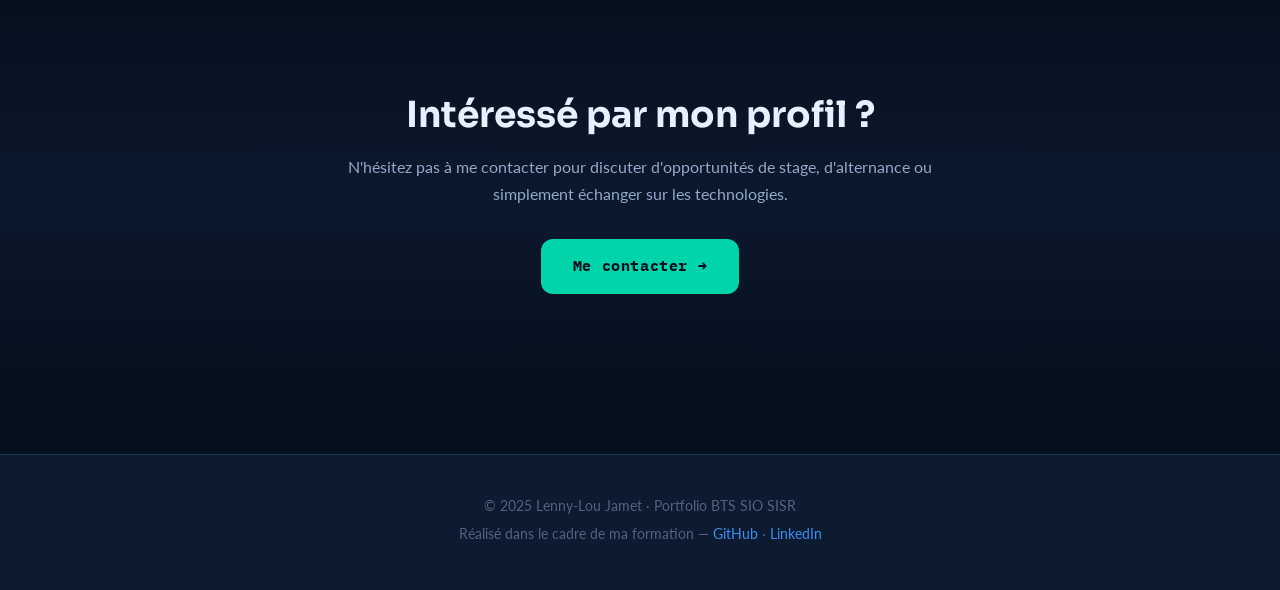
==== commit 1a920b26: "Update index.html" ====
--- a/index.html
+++ b/index.html
@@ -56,7 +56,7 @@
       <div class="hero-stats">
         <div class="stat-item">
           <span class="stat-number">7</span>
-          <span class="stat-label">Projets</span>
+          <span class="stat-label">Projets procéduré</span>
         </div>
         <div class="stat-item">
           <span class="stat-number">2</span>
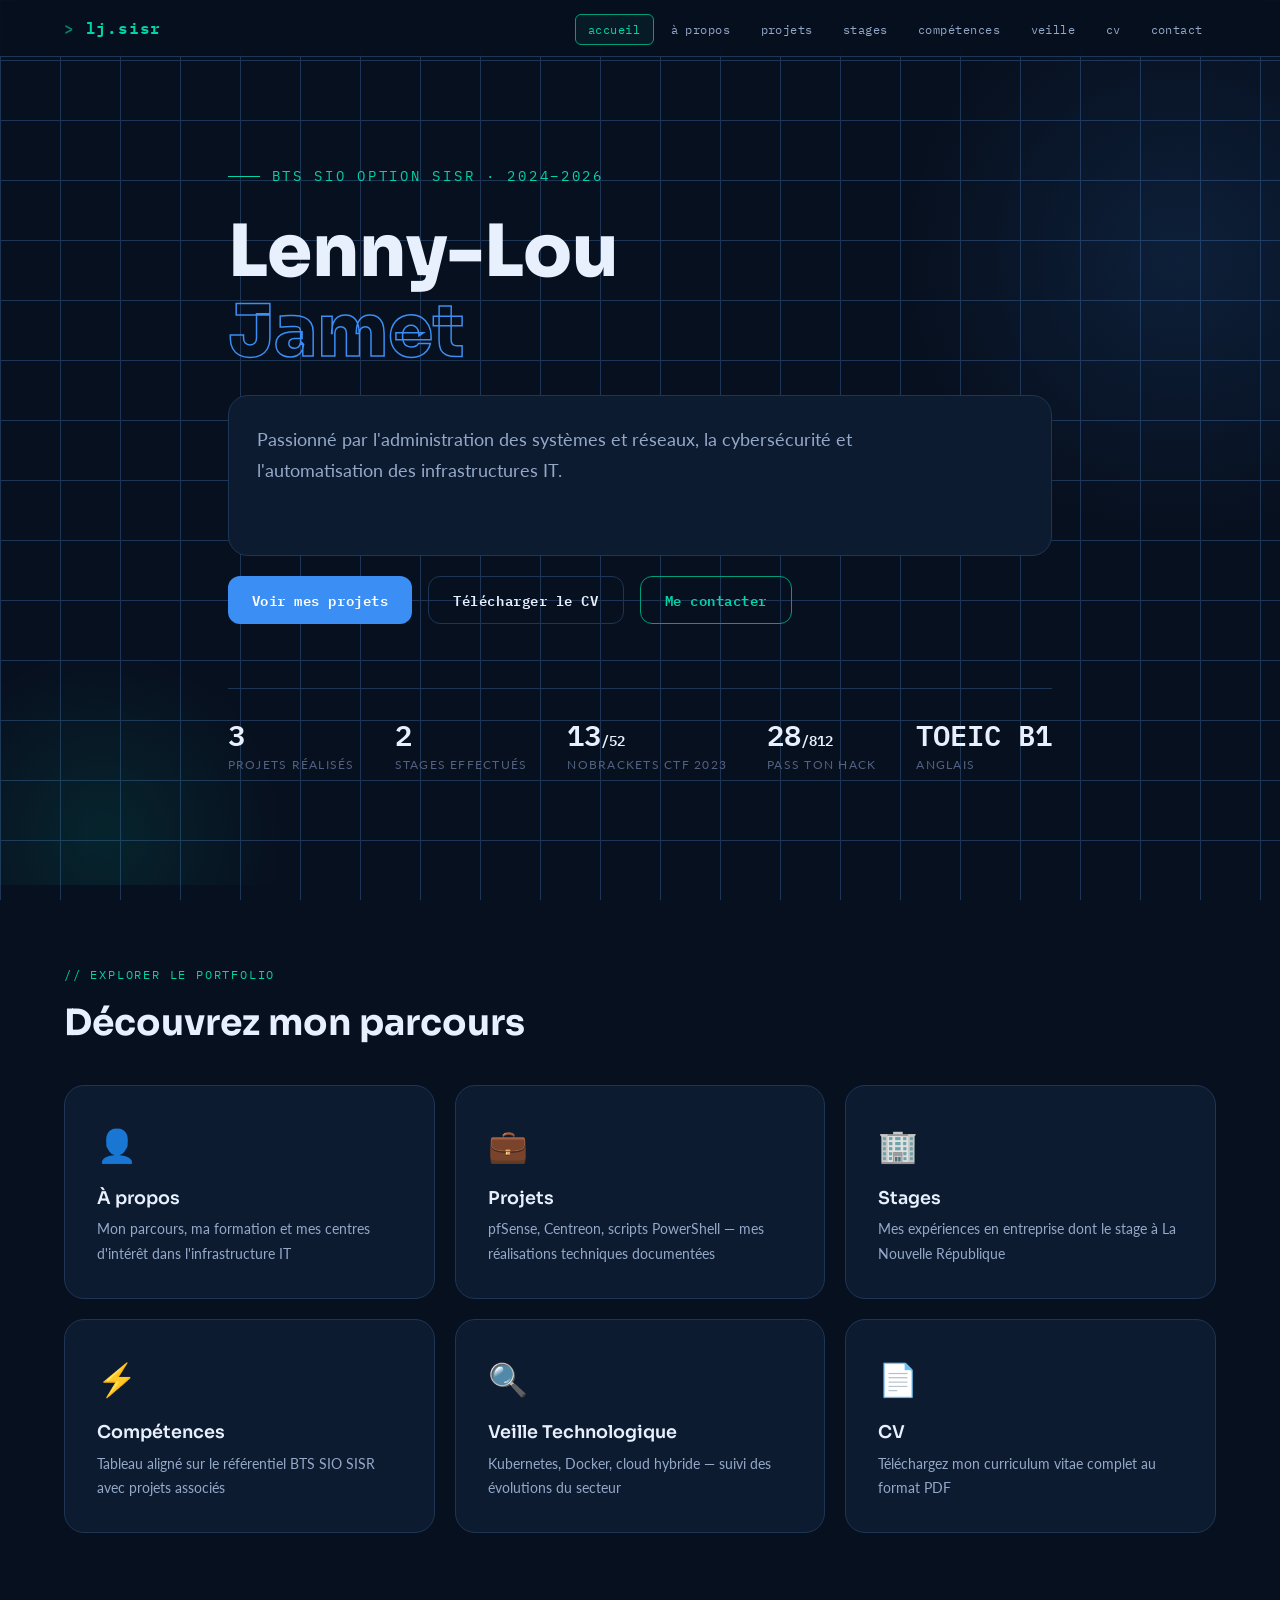
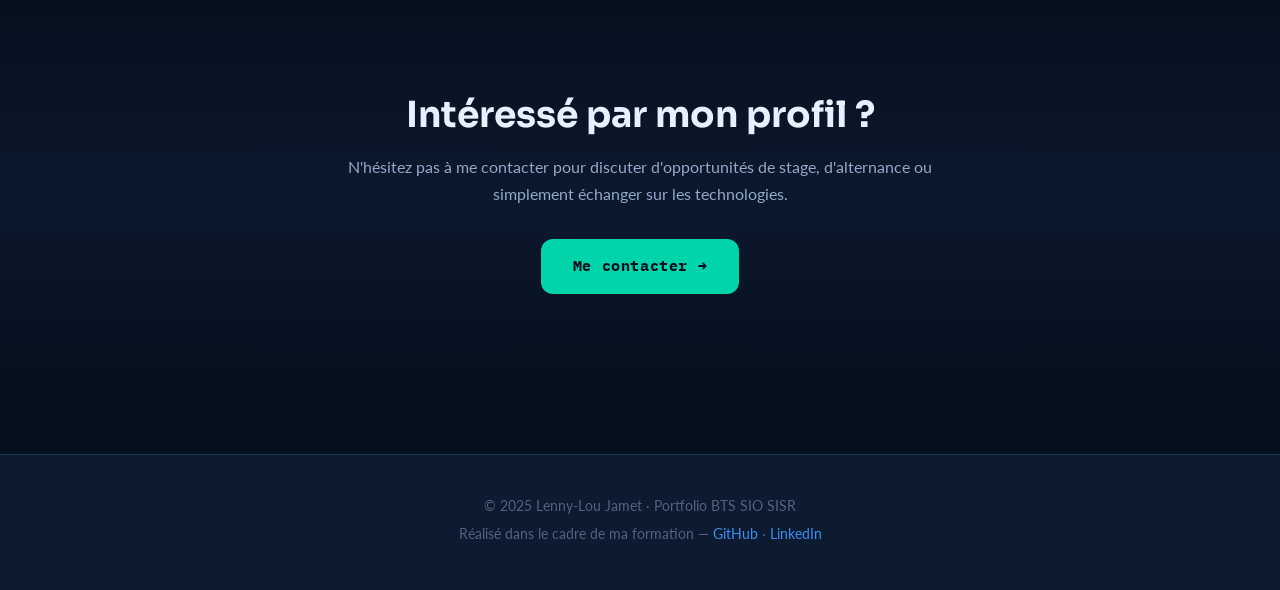
==== commit 0613fbe9: "Add files via upload" ====
--- a/index.html
+++ b/index.html
@@ -3,6 +3,8 @@
 <head>
   <meta charset="UTF-8">
   <meta name="viewport" content="width=device-width, initial-scale=1.0">
+  <link rel="icon" type="image/png" href="lj.png">
+  <link rel="apple-touch-icon" href="lj.png">
   <meta name="description" content="Portfolio BTS SIO SISR - Lenny-Lou Jamet, étudiant en administration systèmes et réseaux">
   <title>Accueil — Portfolio SISR · Lenny-Lou Jamet</title>
   <link rel="stylesheet" href="styles.css">
@@ -55,8 +57,8 @@
 
       <div class="hero-stats">
         <div class="stat-item">
-          <span class="stat-number">7</span>
-          <span class="stat-label">Projets procéduré</span>
+          <span class="stat-number">3</span>
+          <span class="stat-label">Projets réalisés</span>
         </div>
         <div class="stat-item">
           <span class="stat-number">2</span>
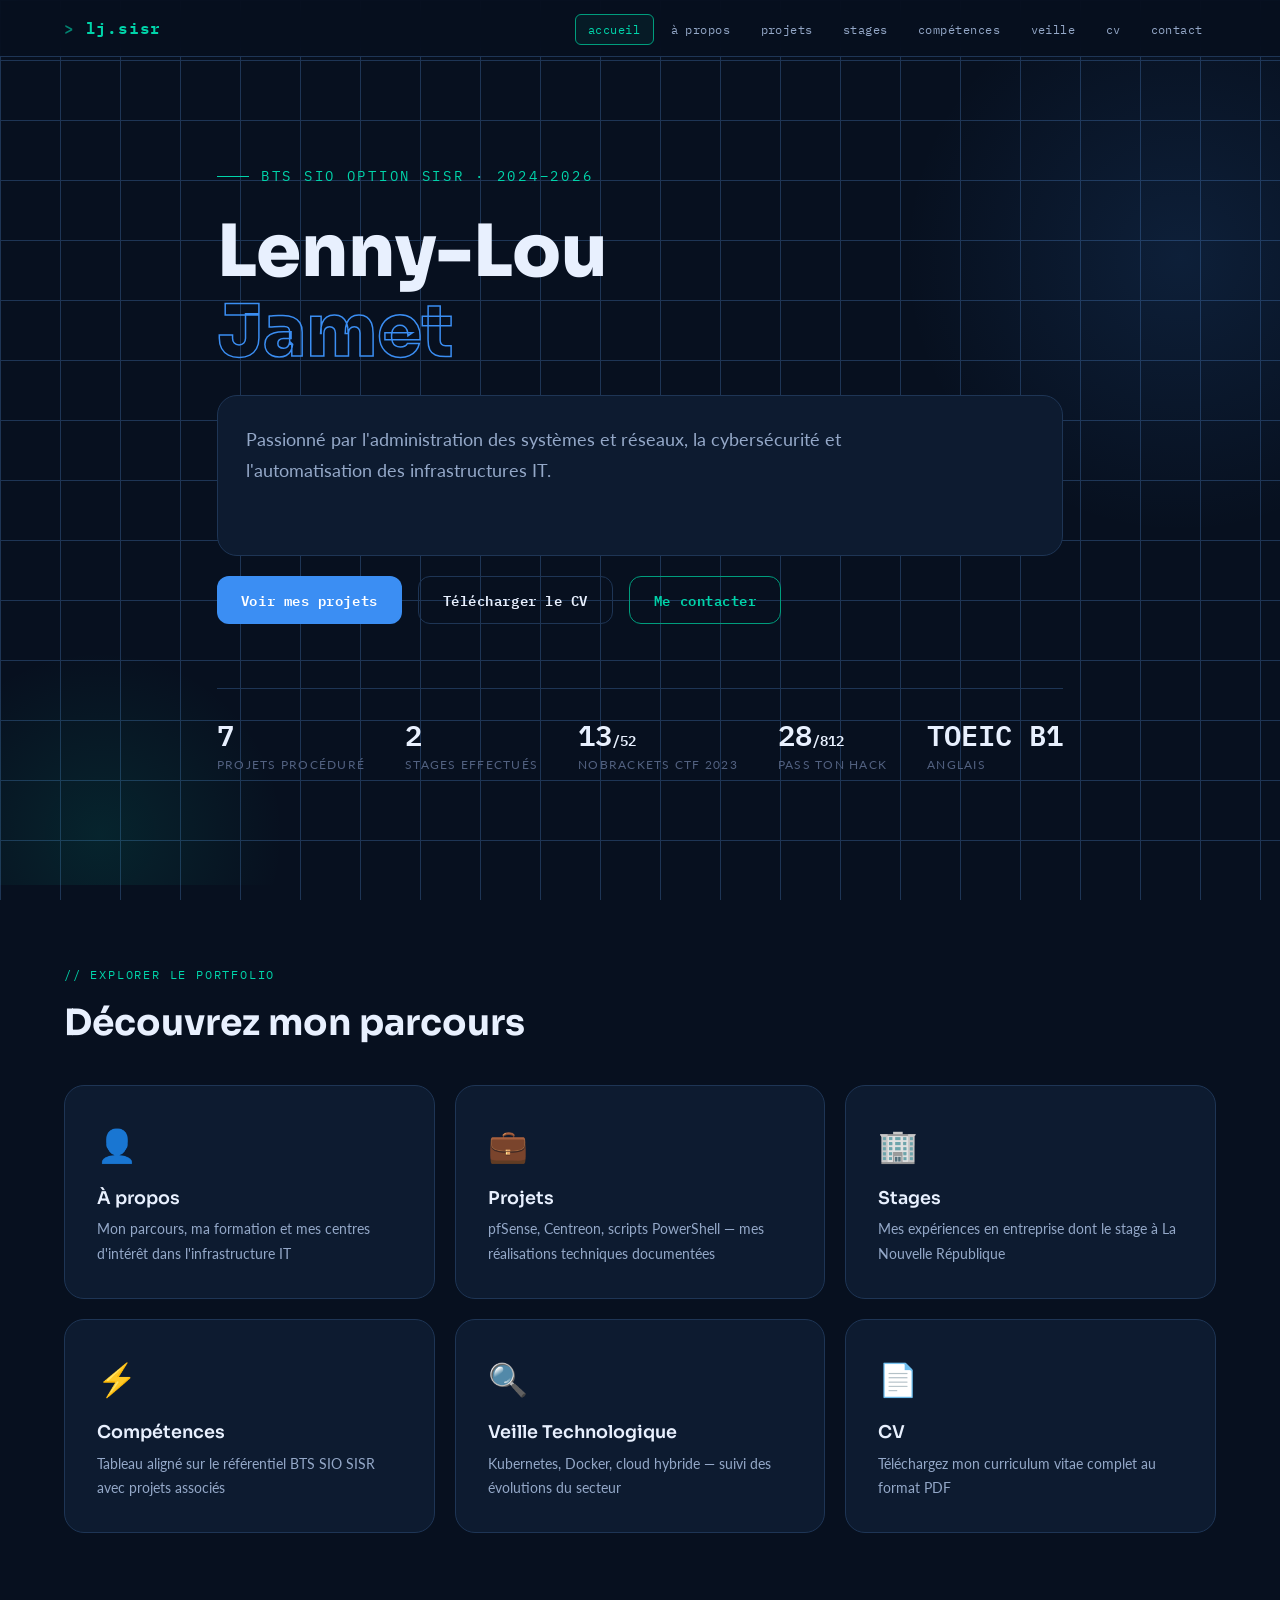
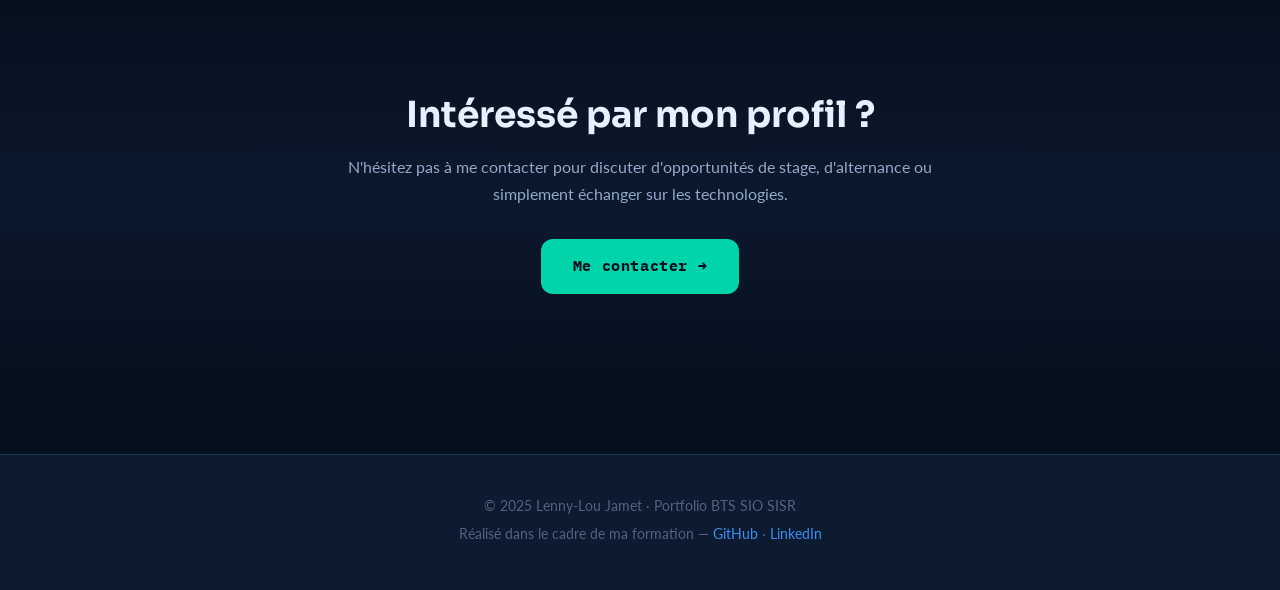
==== commit cad84c44: "Update index.html" ====
--- a/index.html
+++ b/index.html
@@ -57,8 +57,8 @@
 
       <div class="hero-stats">
         <div class="stat-item">
-          <span class="stat-number">3</span>
-          <span class="stat-label">Projets réalisés</span>
+          <span class="stat-number">7</span>
+          <span class="stat-label">Projets procéduré</span>
         </div>
         <div class="stat-item">
           <span class="stat-number">2</span>
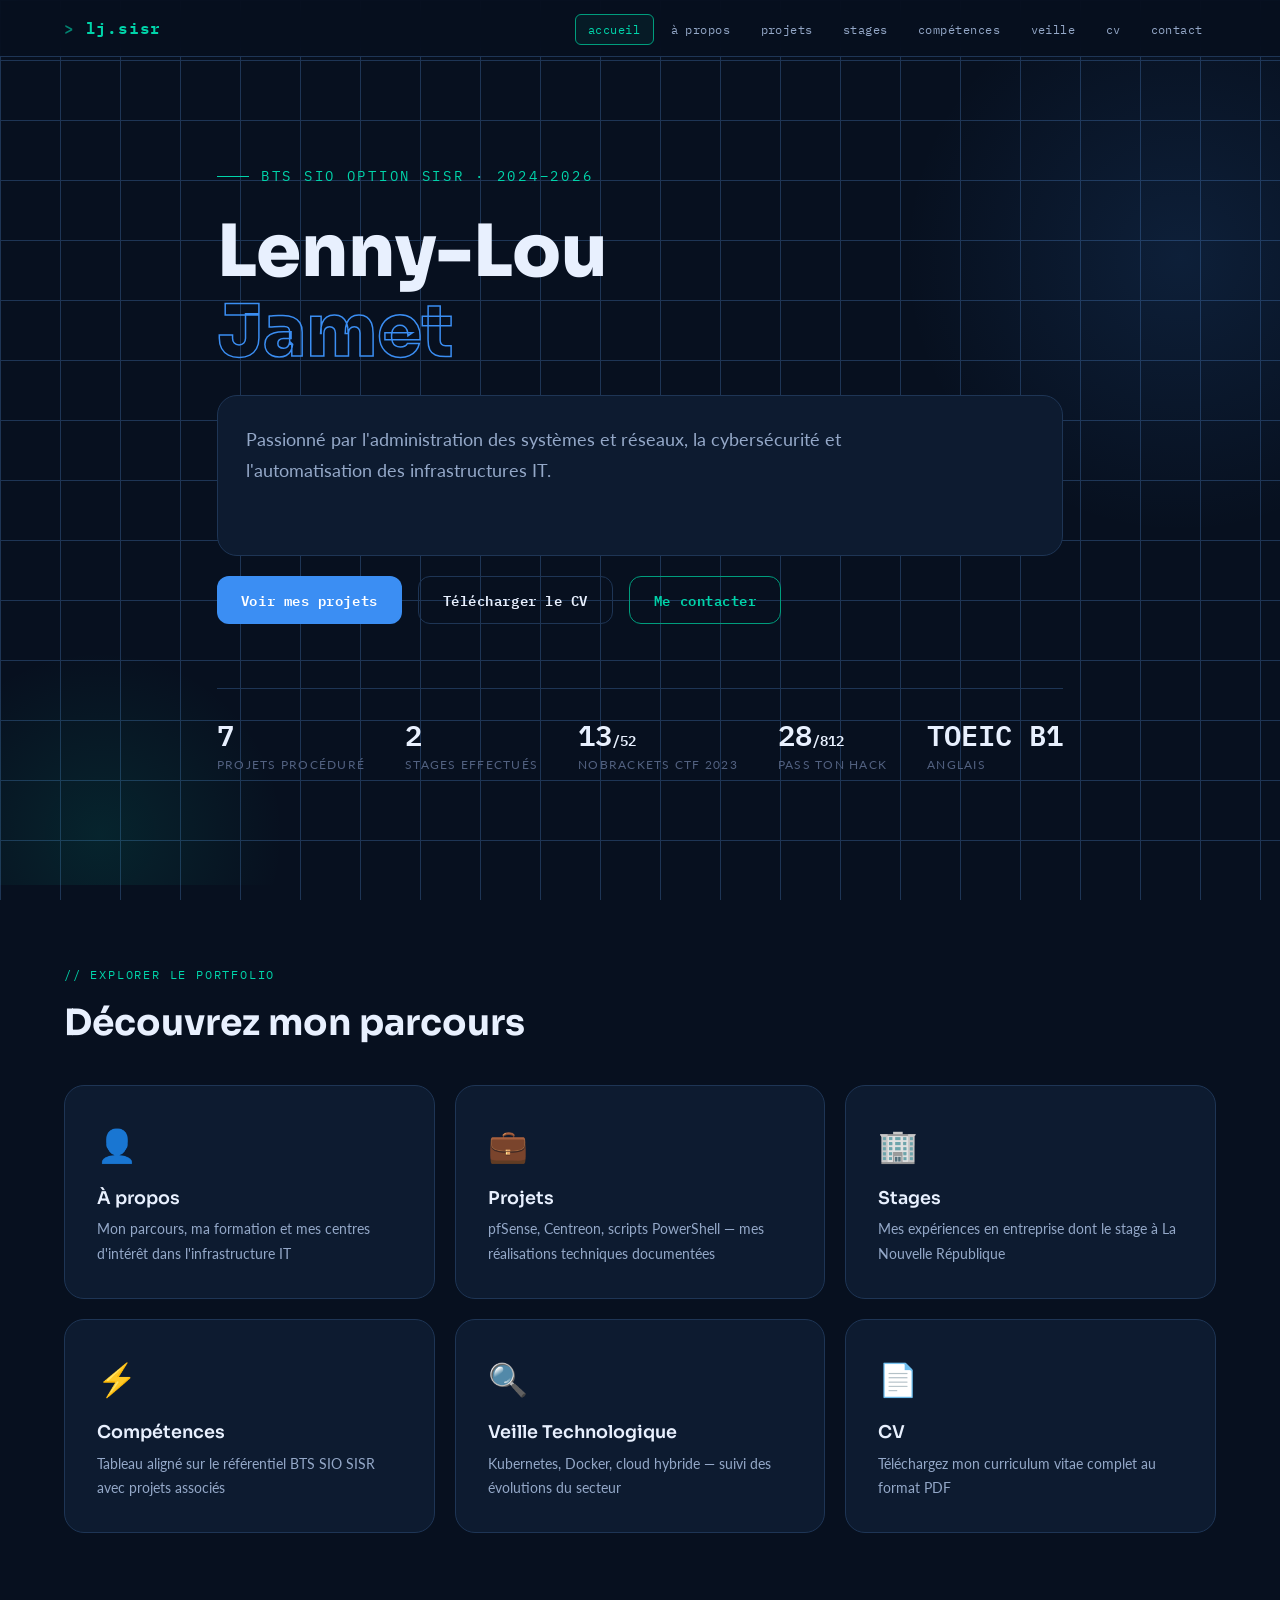
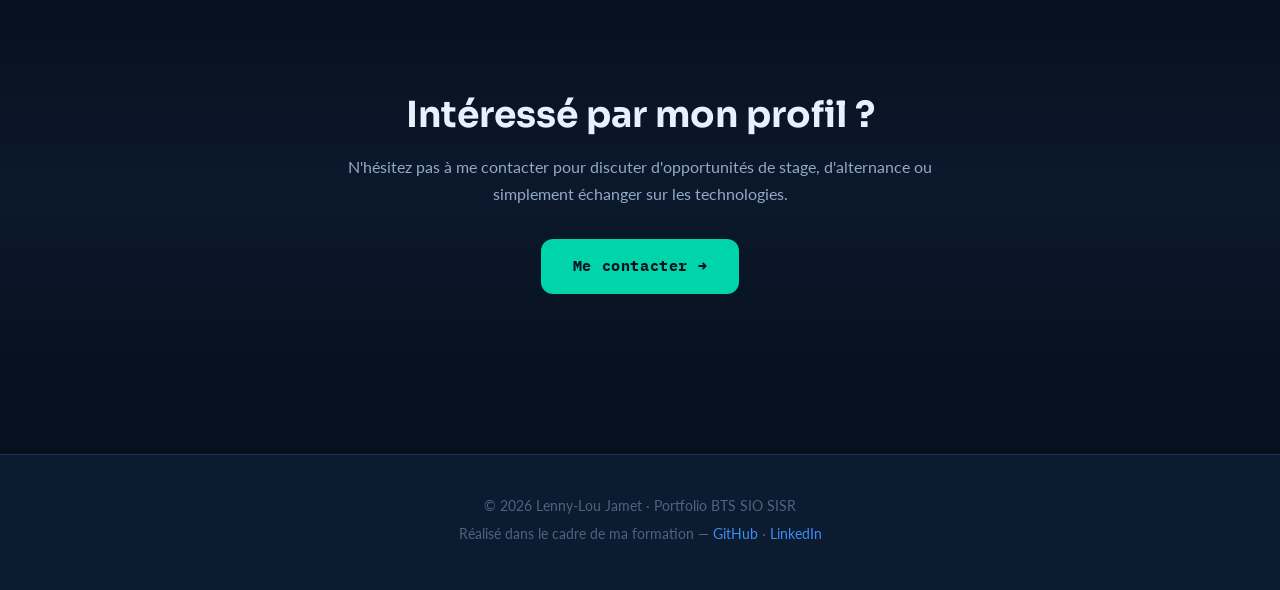
==== commit 1f9b73cb: "Update index.html" ====
--- a/index.html
+++ b/index.html
@@ -133,7 +133,7 @@
 
 <footer class="footer">
   <div class="container">
-    <p>© 2025 Lenny-Lou Jamet · Portfolio BTS SIO SISR</p>
+    <p>© 2026 Lenny-Lou Jamet · Portfolio BTS SIO SISR</p>
     <p>Réalisé dans le cadre de ma formation — <a href="https://github.com/SkYeZeRRR" target="_blank" rel="noopener">GitHub</a> · <a href="https://www.linkedin.com/in/lenny-lou-jamet-6957a727b" target="_blank" rel="noopener">LinkedIn</a></p>
   </div>
 </footer>
